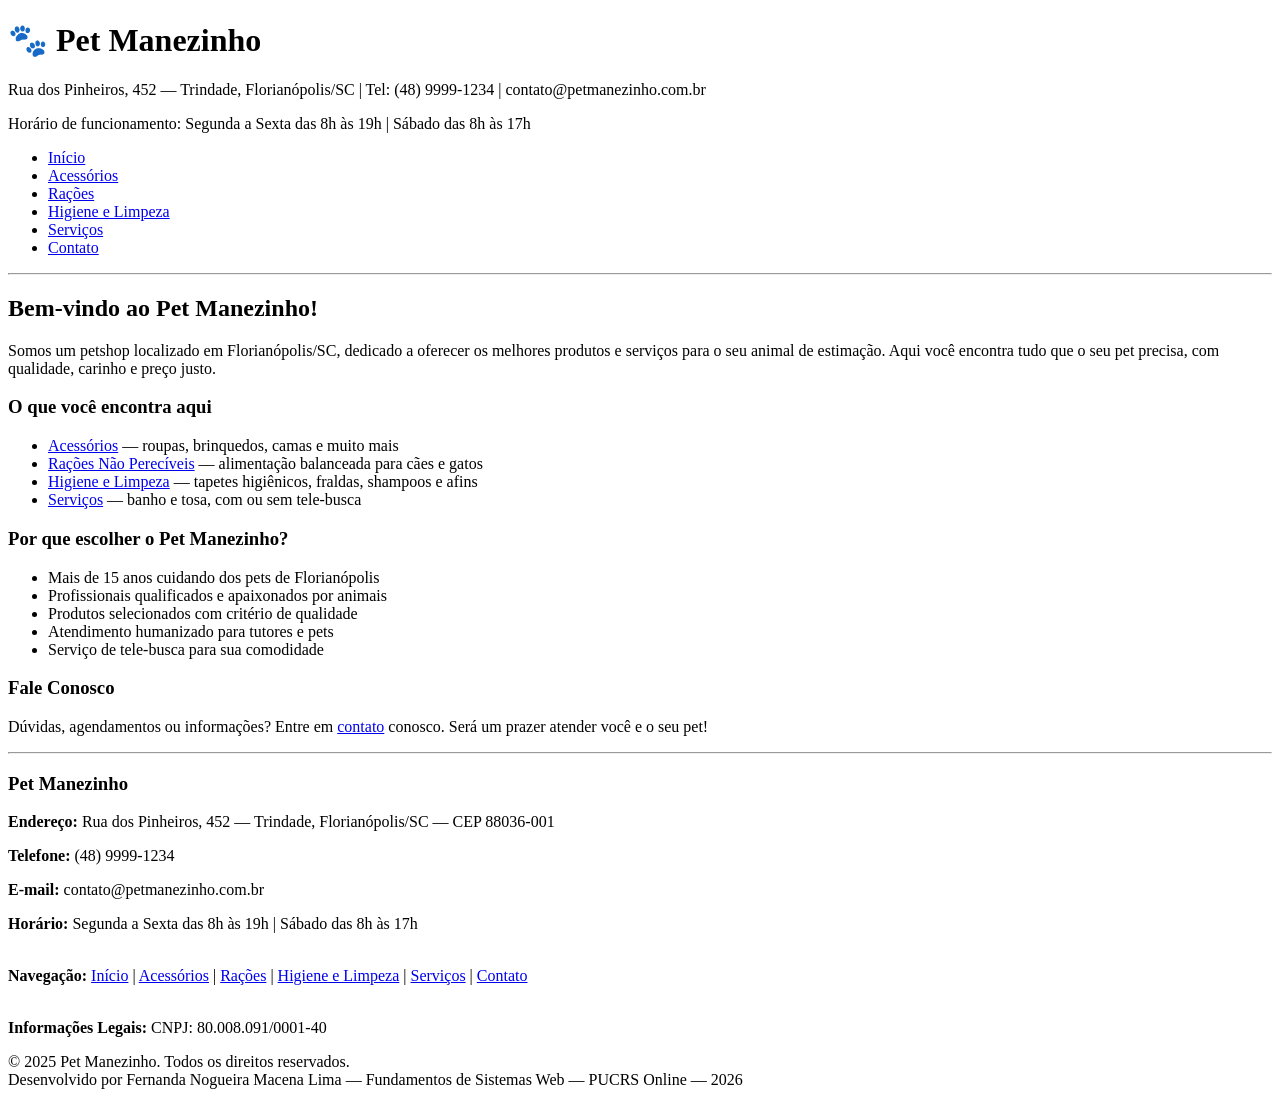
==== index.html @ ad9adc55 "Initial Commit" ====
<!DOCTYPE html>
<html lang="pt-BR">
<head>
  <meta charset="UTF-8" />
  <title>Pet Manezinho — Início</title>
</head>
<body>

<header>
  <h1>🐾 Pet Manezinho</h1>
  <p>Rua dos Pinheiros, 452 — Trindade, Florianópolis/SC | Tel: (48) 9999-1234 | contato@petmanezinho.com.br</p>
  <p>Horário de funcionamento: Segunda a Sexta das 8h às 19h | Sábado das 8h às 17h</p>

  <nav>
    <ul>
      <li><a href="index.html">Início</a></li>
      <li><a href="acessorios.html">Acessórios</a></li>
      <li><a href="racoes.html">Rações</a></li>
      <li><a href="higiene.html">Higiene e Limpeza</a></li>
      <li><a href="servicos.html">Serviços</a></li>
      <li><a href="contato.html">Contato</a></li>
    </ul>
  </nav>
  <hr/>
</header>

<main>

  <h2>Bem-vindo ao Pet Manezinho!</h2>
  <p>
    Somos um petshop localizado em Florianópolis/SC, dedicado a oferecer os melhores produtos
    e serviços para o seu animal de estimação. Aqui você encontra tudo que o seu pet precisa,
    com qualidade, carinho e preço justo.
  </p>

  <h3>O que você encontra aqui</h3>
  <ul>
    <li><a href="acessorios.html">Acessórios</a> — roupas, brinquedos, camas e muito mais</li>
    <li><a href="racoes.html">Rações Não Perecíveis</a> — alimentação balanceada para cães e gatos</li>
    <li><a href="higiene.html">Higiene e Limpeza</a> — tapetes higiênicos, fraldas, shampoos e afins</li>
    <li><a href="servicos.html">Serviços</a> — banho e tosa, com ou sem tele-busca</li>
  </ul>

  <h3>Por que escolher o Pet Manezinho?</h3>
  <ul>
    <li>Mais de 15 anos cuidando dos pets de Florianópolis</li>
    <li>Profissionais qualificados e apaixonados por animais</li>
    <li>Produtos selecionados com critério de qualidade</li>
    <li>Atendimento humanizado para tutores e pets</li>
    <li>Serviço de tele-busca para sua comodidade</li>
  </ul>

  <h3>Fale Conosco</h3>
  <p>
    Dúvidas, agendamentos ou informações? Entre em <a href="contato.html">contato</a> conosco.
    Será um prazer atender você e o seu pet!
  </p>

</main>

<hr/>
<footer>
  <h3>Pet Manezinho</h3>
  <p><strong>Endereço:</strong> Rua dos Pinheiros, 452 — Trindade, Florianópolis/SC — CEP 88036-001</p>
  <p><strong>Telefone:</strong> (48) 9999-1234</p>
  <p><strong>E-mail:</strong> contato@petmanezinho.com.br</p>
  <p><strong>Horário:</strong> Segunda a Sexta das 8h às 19h | Sábado das 8h às 17h</p>
  <br/>
  <nav>
    <strong>Navegação:</strong>
    <a href="index.html">Início</a> |
    <a href="acessorios.html">Acessórios</a> |
    <a href="racoes.html">Rações</a> |
    <a href="higiene.html">Higiene e Limpeza</a> |
    <a href="servicos.html">Serviços</a> |
    <a href="contato.html">Contato</a>
  </nav>
  <br/>
  <p>
    <strong>Informações Legais:</strong>
    CNPJ: 80.008.091/0001-40
  </p>
  <p>
    &copy; 2025 Pet Manezinho. Todos os direitos reservados.<br/>
    Desenvolvido por Fernanda Nogueira Macena Lima — Fundamentos de Sistemas Web — PUCRS Online — 2026
  </p>
</footer>

</body>
</html>
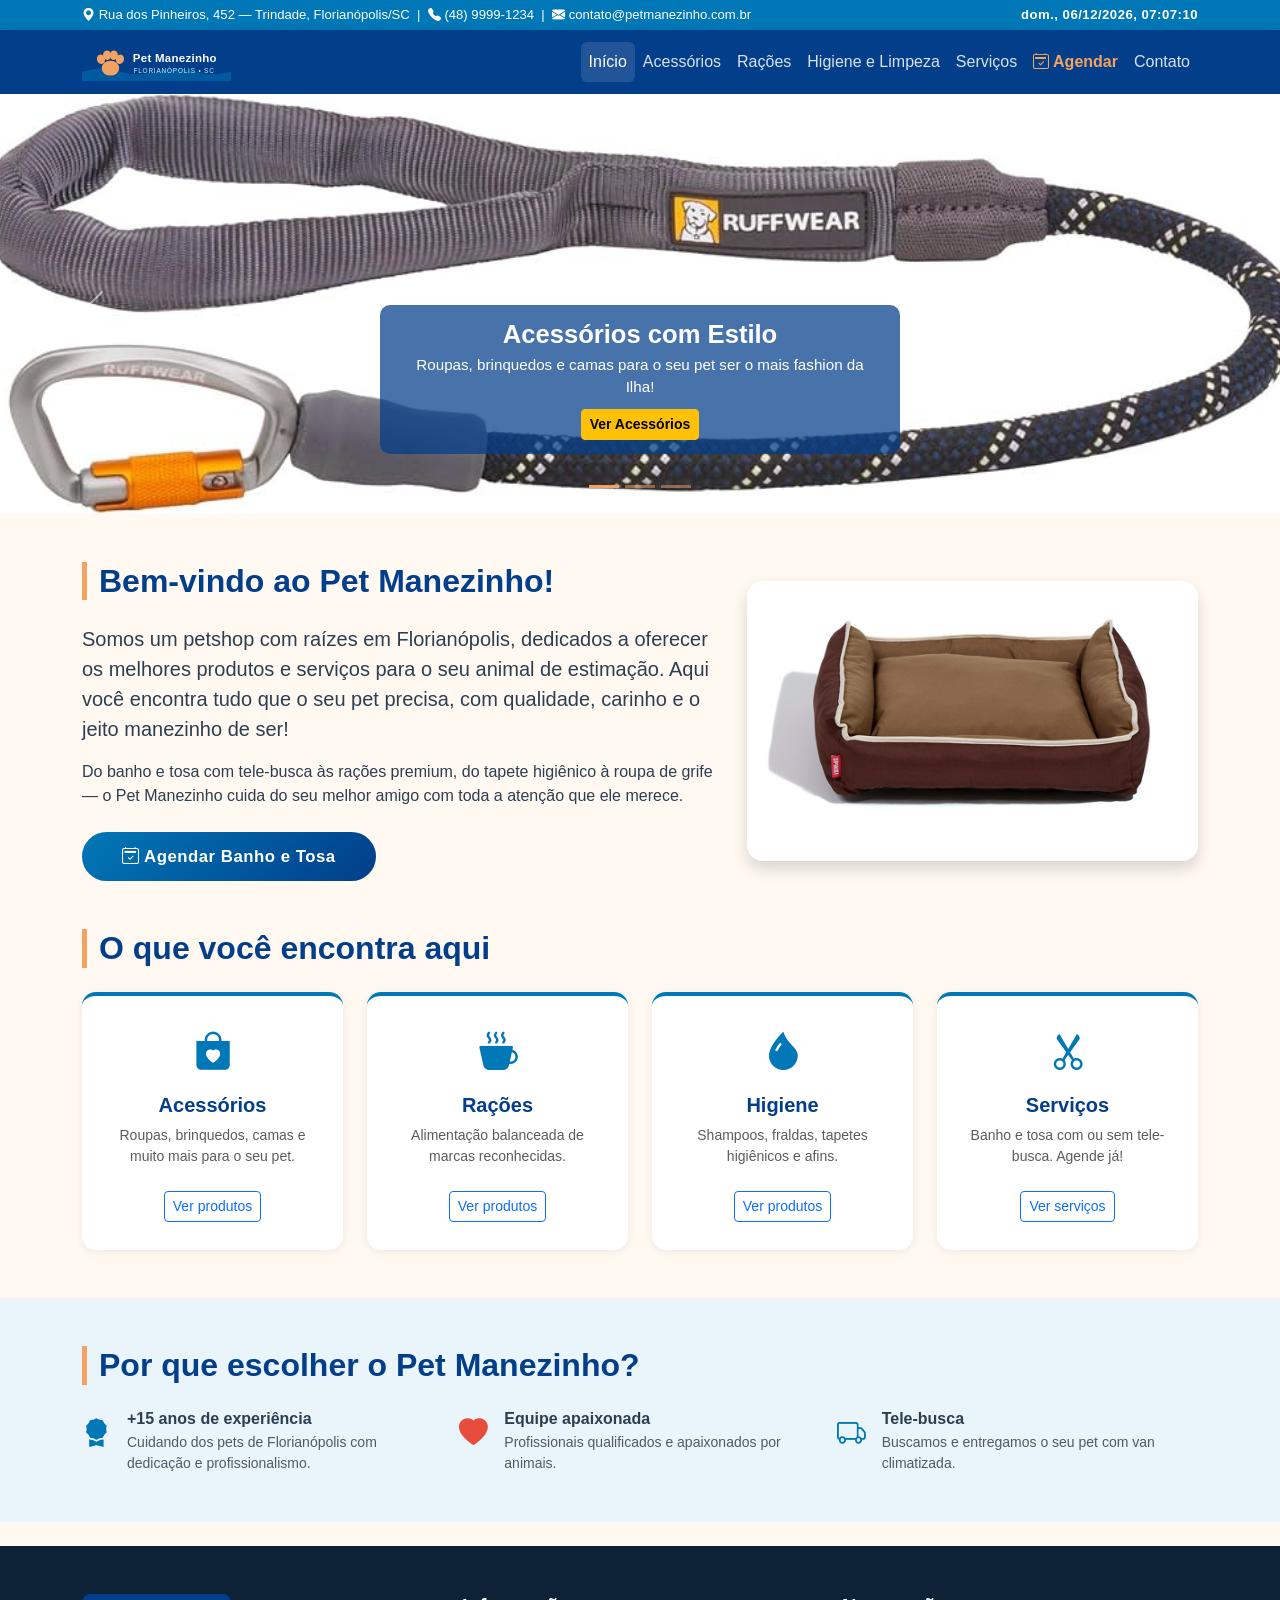
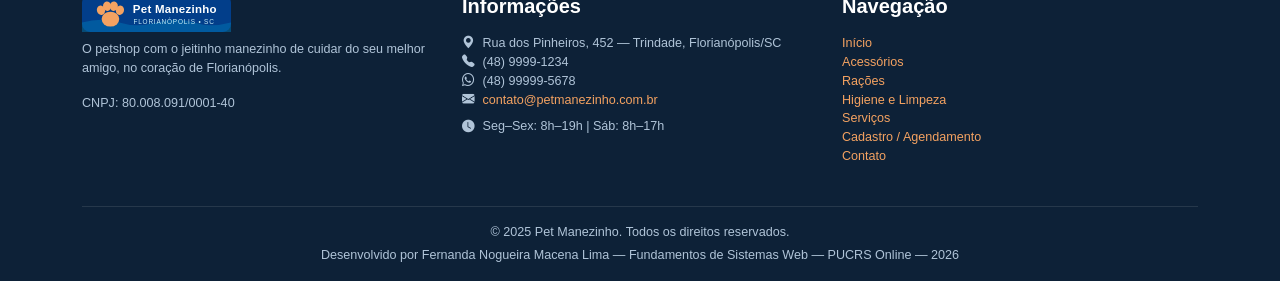
==== commit 3b26010d: "Projeto Fase 2" ====
--- a/index.html
+++ b/index.html
@@ -2,89 +2,295 @@
 <html lang="pt-BR">
 <head>
   <meta charset="UTF-8" />
+  <meta name="viewport" content="width=device-width, initial-scale=1.0" />
   <title>Pet Manezinho — Início</title>
+  <link href="https://cdn.jsdelivr.net/npm/bootstrap@5.3.3/dist/css/bootstrap.min.css" rel="stylesheet" />
+  <link href="https://cdn.jsdelivr.net/npm/bootstrap-icons@1.11.3/font/bootstrap-icons.css" rel="stylesheet" />
+  <link rel="stylesheet" href="style.css" />
 </head>
 <body>
 
-<header>
-  <h1>🐾 Pet Manezinho</h1>
-  <p>Rua dos Pinheiros, 452 — Trindade, Florianópolis/SC | Tel: (48) 9999-1234 | contato@petmanezinho.com.br</p>
-  <p>Horário de funcionamento: Segunda a Sexta das 8h às 19h | Sábado das 8h às 17h</p>
-
-  <nav>
-    <ul>
-      <li><a href="index.html">Início</a></li>
-      <li><a href="acessorios.html">Acessórios</a></li>
-      <li><a href="racoes.html">Rações</a></li>
-      <li><a href="higiene.html">Higiene e Limpeza</a></li>
-      <li><a href="servicos.html">Serviços</a></li>
-      <li><a href="contato.html">Contato</a></li>
-    </ul>
-  </nav>
-  <hr/>
-</header>
-
-<main>
-
-  <h2>Bem-vindo ao Pet Manezinho!</h2>
-  <p>
-    Somos um petshop localizado em Florianópolis/SC, dedicado a oferecer os melhores produtos
-    e serviços para o seu animal de estimação. Aqui você encontra tudo que o seu pet precisa,
-    com qualidade, carinho e preço justo.
-  </p>
-
-  <h3>O que você encontra aqui</h3>
-  <ul>
-    <li><a href="acessorios.html">Acessórios</a> — roupas, brinquedos, camas e muito mais</li>
-    <li><a href="racoes.html">Rações Não Perecíveis</a> — alimentação balanceada para cães e gatos</li>
-    <li><a href="higiene.html">Higiene e Limpeza</a> — tapetes higiênicos, fraldas, shampoos e afins</li>
-    <li><a href="servicos.html">Serviços</a> — banho e tosa, com ou sem tele-busca</li>
-  </ul>
-
-  <h3>Por que escolher o Pet Manezinho?</h3>
-  <ul>
-    <li>Mais de 15 anos cuidando dos pets de Florianópolis</li>
-    <li>Profissionais qualificados e apaixonados por animais</li>
-    <li>Produtos selecionados com critério de qualidade</li>
-    <li>Atendimento humanizado para tutores e pets</li>
-    <li>Serviço de tele-busca para sua comodidade</li>
-  </ul>
-
-  <h3>Fale Conosco</h3>
-  <p>
-    Dúvidas, agendamentos ou informações? Entre em <a href="contato.html">contato</a> conosco.
-    Será um prazer atender você e o seu pet!
-  </p>
+<!-- Acessibilidade: pular para o conteúdo principal -->
+<a href="#main-content" class="visually-hidden-focusable btn btn-sm btn-warning position-absolute top-0 start-0 m-1 z-3">
+  Pular para o conteúdo principal
+</a>
+
+<!-- Barra de informações -->
+<div class="header-info" role="banner">
+  <div class="container d-flex justify-content-between align-items-center flex-wrap gap-1">
+    <span>
+      <i class="bi bi-geo-alt-fill" aria-hidden="true"></i>
+      Rua dos Pinheiros, 452 — Trindade, Florianópolis/SC &nbsp;|&nbsp;
+      <i class="bi bi-telephone-fill" aria-hidden="true"></i>
+      (48) 9999-1234 &nbsp;|&nbsp;
+      <i class="bi bi-envelope-fill" aria-hidden="true"></i>
+      contato@petmanezinho.com.br
+    </span>
+    <span id="live-clock" aria-live="polite" aria-label="Horário atual"></span>
+  </div>
+</div>
+
+<!-- Navbar -->
+<nav class="navbar navbar-expand-lg navbar-petmanezinho shadow" aria-label="Navegação principal">
+  <div class="container">
+    <a class="navbar-brand" href="index.html" aria-label="Pet Manezinho — página inicial">
+      <img src="logo.svg" alt="Logo Pet Manezinho — pet shop em Florianópolis" height="38" style="height:38px;width:auto;">
+    </a>
+    <button class="navbar-toggler" type="button" data-bs-toggle="collapse"
+            data-bs-target="#navbarMain" aria-controls="navbarMain"
+            aria-expanded="false" aria-label="Abrir menu de navegação">
+      <span class="navbar-toggler-icon"></span>
+    </button>
+    <div class="collapse navbar-collapse" id="navbarMain">
+      <ul class="navbar-nav ms-auto mb-2 mb-lg-0" role="menubar">
+        <li class="nav-item" role="none"><a class="nav-link active" aria-current="page" href="index.html" role="menuitem">Início</a></li>
+        <li class="nav-item" role="none"><a class="nav-link" href="acessorios.html" role="menuitem">Acessórios</a></li>
+        <li class="nav-item" role="none"><a class="nav-link" href="racoes.html" role="menuitem">Rações</a></li>
+        <li class="nav-item" role="none"><a class="nav-link" href="higiene.html" role="menuitem">Higiene e Limpeza</a></li>
+        <li class="nav-item" role="none"><a class="nav-link" href="servicos.html" role="menuitem">Serviços</a></li>
+        <li class="nav-item" role="none">
+          <a class="nav-link fw-bold" href="cadastro.html" role="menuitem"
+             style="color: #F4A261 !important;">
+            <i class="bi bi-calendar2-check" aria-hidden="true"></i> Agendar
+          </a>
+        </li>
+        <li class="nav-item" role="none"><a class="nav-link" href="contato.html" role="menuitem">Contato</a></li>
+      </ul>
+    </div>
+  </div>
+</nav>
+
+<main id="main-content">
+
+  <!-- Carrossel -->
+  <section aria-label="Destaques do Pet Manezinho">
+    <div id="carrosselPetManezinho" class="carousel slide" data-bs-ride="carousel" data-bs-interval="4000">
+
+      <div class="carousel-indicators">
+        <button type="button" data-bs-target="#carrosselPetManezinho" data-bs-slide-to="0"
+                class="active" aria-current="true" aria-label="Slide 1 — Acessórios"></button>
+        <button type="button" data-bs-target="#carrosselPetManezinho" data-bs-slide-to="1"
+                aria-label="Slide 2 — Rações Premium"></button>
+        <button type="button" data-bs-target="#carrosselPetManezinho" data-bs-slide-to="2"
+                aria-label="Slide 3 — Banho e Tosa"></button>
+      </div>
+
+      <div class="carousel-inner">
+
+        <div class="carousel-item active">
+          <div class="carousel-slide"
+               style="background-image: url('guia-cachorro.jpg')"
+               role="img"
+               aria-label="Guia para cachorro — acessórios no Pet Manezinho"></div>
+          <div class="carousel-caption d-none d-sm-block">
+            <div class="carousel-caption-box">
+              <h2>Acessórios com Estilo</h2>
+              <p>Roupas, brinquedos e camas para o seu pet ser o mais fashion da Ilha!</p>
+              <a href="acessorios.html" class="btn btn-warning btn-sm fw-bold">Ver Acessórios</a>
+            </div>
+          </div>
+        </div>
+
+        <div class="carousel-item">
+          <div class="carousel-slide"
+               style="background-image: url('racao-pedigree.jpg')"
+               role="img"
+               aria-label="Ração Pedigree para cães — rações premium no Pet Manezinho"></div>
+          <div class="carousel-caption d-none d-sm-block">
+            <div class="carousel-caption-box">
+              <h2>Rações de Qualidade</h2>
+              <p>Alimentação balanceada para cães e gatos de todos os portes e idades.</p>
+              <a href="racoes.html" class="btn btn-warning btn-sm fw-bold">Ver Rações</a>
+            </div>
+          </div>
+        </div>
+
+        <div class="carousel-item">
+          <div class="carousel-slide"
+               style="background-image: url('banho-dog.jpeg')"
+               role="img"
+               aria-label="Banho em cão — serviços de banho e tosa no Pet Manezinho"></div>
+          <div class="carousel-caption d-none d-sm-block">
+            <div class="carousel-caption-box">
+              <h2>Banho, Tosa e Muito Mais</h2>
+              <p>Serviço completo com tele-busca para a comodidade da sua família.</p>
+              <a href="cadastro.html" class="btn btn-warning btn-sm fw-bold">Agendar Agora</a>
+            </div>
+          </div>
+        </div>
+
+      </div>
+
+      <button class="carousel-control-prev" type="button"
+              data-bs-target="#carrosselPetManezinho" data-bs-slide="prev"
+              aria-label="Slide anterior">
+        <span class="carousel-control-prev-icon" aria-hidden="true"></span>
+      </button>
+      <button class="carousel-control-next" type="button"
+              data-bs-target="#carrosselPetManezinho" data-bs-slide="next"
+              aria-label="Próximo slide">
+        <span class="carousel-control-next-icon" aria-hidden="true"></span>
+      </button>
+    </div>
+  </section>
+
+  <!-- Boas-vindas -->
+  <section class="container mt-5 mb-5" aria-labelledby="titulo-boas-vindas">
+    <div class="row align-items-center g-4">
+      <div class="col-lg-7">
+        <h2 id="titulo-boas-vindas" class="section-title">Bem-vindo ao Pet Manezinho!</h2>
+        <p class="lead">
+          Somos um petshop com <strong>raízes em Florianópolis</strong>, dedicados a oferecer os melhores
+          produtos e serviços para o seu animal de estimação. Aqui você encontra tudo que o seu pet precisa,
+          com qualidade, carinho e o jeito manezinho de ser!
+        </p>
+        <p>
+          Do banho e tosa com tele-busca às rações premium, do tapete higiênico à roupa de grife — o Pet
+          Manezinho cuida do seu melhor amigo com toda a atenção que ele merece.
+        </p>
+        <a href="cadastro.html" class="btn btn-agendar mt-2">
+          <i class="bi bi-calendar2-check" aria-hidden="true"></i> Agendar Banho e Tosa
+        </a>
+      </div>
+      <div class="col-lg-5">
+        <img src="cama-pet.jpg"
+             class="img-fluid rounded-4 shadow"
+             alt="Cama confortável para pets — Pet Manezinho Florianópolis"
+             style="width:100%; object-fit:cover; max-height:280px;" />
+      </div>
+    </div>
+  </section>
+
+  <!-- O que você encontra aqui -->
+  <section class="container mb-5" aria-labelledby="titulo-categorias">
+    <h2 id="titulo-categorias" class="section-title">O que você encontra aqui</h2>
+    <div class="row g-4">
+
+      <div class="col-sm-6 col-lg-3">
+        <article class="feature-card">
+          <span class="feature-icon" aria-hidden="true"><i class="bi bi-bag-heart-fill"></i></span>
+          <h5>Acessórios</h5>
+          <p class="text-muted small">Roupas, brinquedos, camas e muito mais para o seu pet.</p>
+          <a href="acessorios.html" class="btn btn-sm btn-outline-primary mt-2">Ver produtos</a>
+        </article>
+      </div>
+
+      <div class="col-sm-6 col-lg-3">
+        <article class="feature-card">
+          <span class="feature-icon" aria-hidden="true"><i class="bi bi-cup-hot-fill"></i></span>
+          <h5>Rações</h5>
+          <p class="text-muted small">Alimentação balanceada de marcas reconhecidas.</p>
+          <a href="racoes.html" class="btn btn-sm btn-outline-primary mt-2">Ver produtos</a>
+        </article>
+      </div>
+
+      <div class="col-sm-6 col-lg-3">
+        <article class="feature-card">
+          <span class="feature-icon" aria-hidden="true"><i class="bi bi-droplet-fill"></i></span>
+          <h5>Higiene</h5>
+          <p class="text-muted small">Shampoos, fraldas, tapetes higiênicos e afins.</p>
+          <a href="higiene.html" class="btn btn-sm btn-outline-primary mt-2">Ver produtos</a>
+        </article>
+      </div>
+
+      <div class="col-sm-6 col-lg-3">
+        <article class="feature-card">
+          <span class="feature-icon" aria-hidden="true"><i class="bi bi-scissors"></i></span>
+          <h5>Serviços</h5>
+          <p class="text-muted small">Banho e tosa com ou sem tele-busca. Agende já!</p>
+          <a href="servicos.html" class="btn btn-sm btn-outline-primary mt-2">Ver serviços</a>
+        </article>
+      </div>
+
+    </div>
+  </section>
+
+  <!-- Por que escolher -->
+  <section class="py-5 mb-2" style="background-color:#EAF4FB;" aria-labelledby="titulo-por-que">
+    <div class="container">
+      <h2 id="titulo-por-que" class="section-title">Por que escolher o Pet Manezinho?</h2>
+      <div class="row g-3">
+        <div class="col-md-4">
+          <div class="d-flex align-items-start gap-3">
+            <i class="bi bi-award-fill feature-icon mt-1" aria-hidden="true" style="font-size:1.8rem;"></i>
+            <div>
+              <h6 class="fw-bold mb-1">+15 anos de experiência</h6>
+              <p class="text-muted small mb-0">Cuidando dos pets de Florianópolis com dedicação e profissionalismo.</p>
+            </div>
+          </div>
+        </div>
+        <div class="col-md-4">
+          <div class="d-flex align-items-start gap-3">
+            <i class="bi bi-heart-fill feature-icon mt-1" aria-hidden="true" style="font-size:1.8rem;color:#e74c3c;"></i>
+            <div>
+              <h6 class="fw-bold mb-1">Equipe apaixonada</h6>
+              <p class="text-muted small mb-0">Profissionais qualificados e apaixonados por animais.</p>
+            </div>
+          </div>
+        </div>
+        <div class="col-md-4">
+          <div class="d-flex align-items-start gap-3">
+            <i class="bi bi-truck feature-icon mt-1" aria-hidden="true" style="font-size:1.8rem;"></i>
+            <div>
+              <h6 class="fw-bold mb-1">Tele-busca</h6>
+              <p class="text-muted small mb-0">Buscamos e entregamos o seu pet com van climatizada.</p>
+            </div>
+          </div>
+        </div>
+      </div>
+    </div>
+  </section>
 
 </main>
 
-<hr/>
-<footer>
-  <h3>Pet Manezinho</h3>
-  <p><strong>Endereço:</strong> Rua dos Pinheiros, 452 — Trindade, Florianópolis/SC — CEP 88036-001</p>
-  <p><strong>Telefone:</strong> (48) 9999-1234</p>
-  <p><strong>E-mail:</strong> contato@petmanezinho.com.br</p>
-  <p><strong>Horário:</strong> Segunda a Sexta das 8h às 19h | Sábado das 8h às 17h</p>
-  <br/>
-  <nav>
-    <strong>Navegação:</strong>
-    <a href="index.html">Início</a> |
-    <a href="acessorios.html">Acessórios</a> |
-    <a href="racoes.html">Rações</a> |
-    <a href="higiene.html">Higiene e Limpeza</a> |
-    <a href="servicos.html">Serviços</a> |
-    <a href="contato.html">Contato</a>
-  </nav>
-  <br/>
-  <p>
-    <strong>Informações Legais:</strong>
-    CNPJ: 80.008.091/0001-40
-  </p>
-  <p>
-    &copy; 2025 Pet Manezinho. Todos os direitos reservados.<br/>
-    Desenvolvido por Fernanda Nogueira Macena Lima — Fundamentos de Sistemas Web — PUCRS Online — 2026
-  </p>
+<!-- Rodapé -->
+<footer class="site-footer pt-5 pb-3 mt-4" role="contentinfo">
+  <div class="container">
+    <div class="row g-4 mb-4">
+
+      <div class="col-md-4">
+        <p class="footer-logo mb-2"><img src="logo.svg" alt="Logo Pet Manezinho — pet shop em Florianópolis" height="38" style="height:38px;width:auto;"></p>
+        <p class="small">O petshop com o jeitinho manezinho de cuidar do seu melhor amigo, no coração de Florianópolis.</p>
+        <p class="small">CNPJ: 80.008.091/0001-40</p>
+      </div>
+
+      <div class="col-md-4">
+        <h5>Informações</h5>
+        <ul class="list-unstyled small">
+          <li><i class="bi bi-geo-alt-fill me-1" aria-hidden="true"></i> Rua dos Pinheiros, 452 — Trindade, Florianópolis/SC</li>
+          <li><i class="bi bi-telephone-fill me-1" aria-hidden="true"></i> (48) 9999-1234</li>
+          <li><i class="bi bi-whatsapp me-1" aria-hidden="true"></i> (48) 99999-5678</li>
+          <li><i class="bi bi-envelope-fill me-1" aria-hidden="true"></i>
+            <a href="mailto:contato@petmanezinho.com.br">contato@petmanezinho.com.br</a>
+          </li>
+          <li class="mt-2"><i class="bi bi-clock-fill me-1" aria-hidden="true"></i> Seg–Sex: 8h–19h | Sáb: 8h–17h</li>
+        </ul>
+      </div>
+
+      <div class="col-md-4">
+        <h5>Navegação</h5>
+        <nav aria-label="Links do rodapé">
+          <ul class="list-unstyled small">
+            <li><a href="index.html">Início</a></li>
+            <li><a href="acessorios.html">Acessórios</a></li>
+            <li><a href="racoes.html">Rações</a></li>
+            <li><a href="higiene.html">Higiene e Limpeza</a></li>
+            <li><a href="servicos.html">Serviços</a></li>
+            <li><a href="cadastro.html">Cadastro / Agendamento</a></li>
+            <li><a href="contato.html">Contato</a></li>
+          </ul>
+        </nav>
+      </div>
+
+    </div>
+    <div class="border-top pt-3 text-center small">
+      <p class="mb-1">&copy; 2025 Pet Manezinho. Todos os direitos reservados.</p>
+      <p class="mb-0">Desenvolvido por Fernanda Nogueira Macena Lima — Fundamentos de Sistemas Web — PUCRS Online — 2026</p>
+    </div>
+  </div>
 </footer>
 
+<script src="https://cdn.jsdelivr.net/npm/bootstrap@5.3.3/dist/js/bootstrap.bundle.min.js"></script>
+<script src="script.js"></script>
 </body>
-</html>+</html>
--- a/style.css
+++ b/style.css
@@ -0,0 +1,361 @@
+/* =====================================================
+   Pet Manezinho — Estilo Personalizado
+   Tema: Pet Shop em Florianópolis/SC
+   Paleta: azul oceano + areia quente + verde natureza
+   ===================================================== */
+
+:root {
+  --pm-primary:       #0077B6;   /* azul oceano */
+  --pm-primary-dark:  #023E8A;   /* azul profundo */
+  --pm-secondary:     #F4A261;   /* areia/coral — calor de Floripa */
+  --pm-accent:        #52B788;   /* verde natureza */
+  --pm-light:         #CAF0F8;   /* azul claro */
+  --pm-cream:         #FFF9F2;   /* fundo creme suave */
+  --pm-dark:          #0D2137;   /* rodapé escuro */
+  --pm-text:          #2C3E50;
+}
+
+/* ─── Base ─────────────────────────────────────────── */
+body {
+  background-color: var(--pm-cream);
+  font-family: 'Segoe UI', Tahoma, Geneva, Verdana, sans-serif;
+  color: var(--pm-text);
+}
+
+a {
+  color: var(--pm-primary);
+}
+
+a:hover {
+  color: var(--pm-primary-dark);
+}
+
+/* ─── Barra de informações (topo) ───────────────────── */
+.header-info {
+  background-color: var(--pm-primary);
+  color: #fff;
+  font-size: 0.82rem;
+  padding: 5px 0;
+}
+
+.header-info a {
+  color: var(--pm-light);
+  text-decoration: none;
+}
+
+.header-info a:hover {
+  color: #fff;
+}
+
+#live-clock {
+  font-weight: 600;
+  letter-spacing: 0.5px;
+}
+
+/* ─── Navbar ────────────────────────────────────────── */
+.navbar-petmanezinho {
+  background-color: var(--pm-primary-dark);
+}
+
+.navbar-petmanezinho .navbar-brand {
+  color: #fff !important;
+  font-size: 1.35rem;
+  font-weight: 700;
+  letter-spacing: 0.5px;
+}
+
+.navbar-petmanezinho .nav-link {
+  color: rgba(255,255,255,0.85) !important;
+  font-weight: 500;
+  padding: 0.5rem 0.85rem;
+  border-radius: 6px;
+  transition: background 0.2s, color 0.2s;
+}
+
+.navbar-petmanezinho .nav-link:hover,
+.navbar-petmanezinho .nav-link.active {
+  color: #fff !important;
+  background-color: rgba(255,255,255,0.12);
+}
+
+.navbar-petmanezinho .navbar-toggler {
+  border-color: rgba(255,255,255,0.4);
+}
+
+.navbar-petmanezinho .navbar-toggler-icon {
+  background-image: url("data:image/svg+xml,%3csvg xmlns='http://www.w3.org/2000/svg' viewBox='0 0 30 30'%3e%3cpath stroke='rgba(255,255,255,0.85)' stroke-linecap='round' stroke-miterlimit='10' stroke-width='2' d='M4 7h22M4 15h22M4 23h22'/%3e%3c/svg%3e");
+}
+
+/* ─── Carrossel ─────────────────────────────────────── */
+.carousel {
+  overflow: hidden;
+}
+
+.carousel-inner {
+  overflow: hidden;
+}
+
+.carousel-item {
+  overflow: hidden;
+}
+
+.carousel-slide {
+  height: 420px;
+  background-size: cover;
+  background-position: center;
+  background-repeat: no-repeat;
+}
+
+.carousel-caption {
+  bottom: 2.5rem;
+}
+
+.carousel-caption-box {
+  background: rgba(2, 62, 138, 0.72);
+  border-radius: 10px;
+  padding: 14px 24px;
+  display: inline-block;
+  max-width: 520px;
+}
+
+.carousel-caption-box h2 {
+  font-size: 1.6rem;
+  font-weight: 700;
+  margin-bottom: 0.25rem;
+}
+
+.carousel-caption-box p {
+  font-size: 0.95rem;
+  margin-bottom: 0.6rem;
+}
+
+.carousel-indicators [data-bs-target] {
+  background-color: var(--pm-secondary);
+}
+
+/* ─── Títulos de seção ──────────────────────────────── */
+.section-title {
+  color: var(--pm-primary-dark);
+  font-weight: 700;
+  border-left: 5px solid var(--pm-secondary);
+  padding-left: 12px;
+  margin-bottom: 1.5rem;
+}
+
+/* ─── Cards de produtos ─────────────────────────────── */
+.card-produto {
+  border: none;
+  border-radius: 14px;
+  box-shadow: 0 2px 14px rgba(0,0,0,0.09);
+  transition: transform 0.22s ease, box-shadow 0.22s ease;
+  background: #fff;
+  height: 100%;
+}
+
+.card-produto:hover {
+  transform: translateY(-5px);
+  box-shadow: 0 8px 24px rgba(0,0,0,0.14);
+}
+
+.card-produto .card-img-top {
+  border-radius: 14px 14px 0 0;
+  object-fit: contain;
+  object-position: center;
+  height: 190px;
+  width: 100%;
+  background-color: transparent;
+  padding: 10px;
+  mix-blend-mode: multiply;
+}
+
+.badge-preco {
+  background-color: var(--pm-secondary);
+  color: #1A3A5C;
+  font-weight: 700;
+  font-size: 1rem;
+  border-radius: 20px;
+  padding: 5px 14px;
+  display: inline-block;
+}
+
+/* ─── Cards de funcionalidades (homepage) ───────────── */
+.feature-card {
+  background: #fff;
+  border-radius: 14px;
+  padding: 28px 20px;
+  text-align: center;
+  box-shadow: 0 2px 10px rgba(0,0,0,0.07);
+  height: 100%;
+  border-top: 4px solid var(--pm-primary);
+}
+
+.feature-icon {
+  font-size: 2.4rem;
+  color: var(--pm-primary);
+  margin-bottom: 0.75rem;
+  display: block;
+}
+
+.feature-card h5 {
+  font-weight: 700;
+  color: var(--pm-primary-dark);
+  margin-bottom: 0.5rem;
+}
+
+/* ─── Cards de serviços ─────────────────────────────── */
+.servico-card {
+  border: none;
+  border-radius: 14px;
+  overflow: hidden;
+  box-shadow: 0 3px 16px rgba(0,0,0,0.1);
+  height: 100%;
+}
+
+.servico-card .card-header {
+  background-color: var(--pm-primary);
+  color: #fff;
+  font-weight: 700;
+  font-size: 1.05rem;
+  padding: 14px 20px;
+}
+
+.servico-card .card-header.telebusca {
+  background-color: var(--pm-accent);
+}
+
+.servico-card .card-body {
+  padding: 20px;
+}
+
+/* ─── Formulários ───────────────────────────────────── */
+.form-section-header {
+  background: linear-gradient(135deg, var(--pm-primary), var(--pm-primary-dark));
+  color: #fff;
+  border-radius: 10px;
+  padding: 10px 18px;
+  font-weight: 600;
+  font-size: 1.05rem;
+  margin-bottom: 1.25rem;
+  display: flex;
+  align-items: center;
+  gap: 8px;
+}
+
+.form-control:focus,
+.form-select:focus,
+.form-check-input:focus {
+  border-color: var(--pm-primary);
+  box-shadow: 0 0 0 0.2rem rgba(0, 119, 182, 0.22);
+}
+
+label.form-label {
+  font-weight: 600;
+  color: var(--pm-text);
+  font-size: 0.9rem;
+}
+
+.btn-agendar {
+  background: linear-gradient(135deg, var(--pm-primary), var(--pm-primary-dark));
+  border: none;
+  color: #fff;
+  font-weight: 700;
+  font-size: 1.05rem;
+  border-radius: 30px;
+  padding: 12px 40px;
+  letter-spacing: 0.5px;
+  transition: opacity 0.2s, transform 0.2s;
+}
+
+.btn-agendar:hover {
+  opacity: 0.9;
+  transform: translateY(-2px);
+  color: #fff;
+}
+
+/* ─── Tabelas ───────────────────────────────────────── */
+.table-pm thead {
+  background-color: var(--pm-primary);
+  color: #fff;
+}
+
+.table-pm tbody tr:hover {
+  background-color: #EAF4FB;
+}
+
+/* ─── Bloco de contato ──────────────────────────────── */
+.contact-icon {
+  color: var(--pm-primary);
+  font-size: 1.3rem;
+  width: 28px;
+  flex-shrink: 0;
+}
+
+.contact-card {
+  background: #fff;
+  border-radius: 14px;
+  padding: 24px;
+  box-shadow: 0 2px 14px rgba(0,0,0,0.08);
+}
+
+/* ─── Saudação dinâmica ─────────────────────────────── */
+#saudacao {
+  font-size: 1.1rem;
+  font-weight: 600;
+  color: var(--pm-secondary);
+}
+
+/* ─── Hero banner (index) ───────────────────────────── */
+.hero-banner {
+  background: linear-gradient(135deg, var(--pm-primary-dark) 0%, var(--pm-primary) 60%, var(--pm-accent) 100%);
+  color: #fff;
+  padding: 48px 0 40px;
+  margin-bottom: 2rem;
+}
+
+/* ─── Rodapé ────────────────────────────────────────── */
+footer.site-footer {
+  background-color: var(--pm-dark);
+  color: #b0c4d8;
+  font-size: 0.9rem;
+}
+
+footer.site-footer h5 {
+  color: #fff;
+  font-weight: 700;
+  margin-bottom: 1rem;
+}
+
+footer.site-footer a {
+  color: var(--pm-secondary);
+  text-decoration: none;
+}
+
+footer.site-footer a:hover {
+  color: #fff;
+}
+
+footer.site-footer .border-top {
+  border-color: rgba(255,255,255,0.1) !important;
+}
+
+footer.site-footer .footer-logo {
+  font-size: 1.25rem;
+  font-weight: 700;
+  color: #fff;
+}
+
+/* ─── Responsividade ────────────────────────────────── */
+@media (max-width: 768px) {
+  .carousel-slide {
+    height: 200px;
+  }
+
+  .carousel-caption-box h2 {
+    font-size: 1.1rem;
+  }
+
+  .header-info .d-flex {
+    flex-direction: column;
+    gap: 2px;
+  }
+}
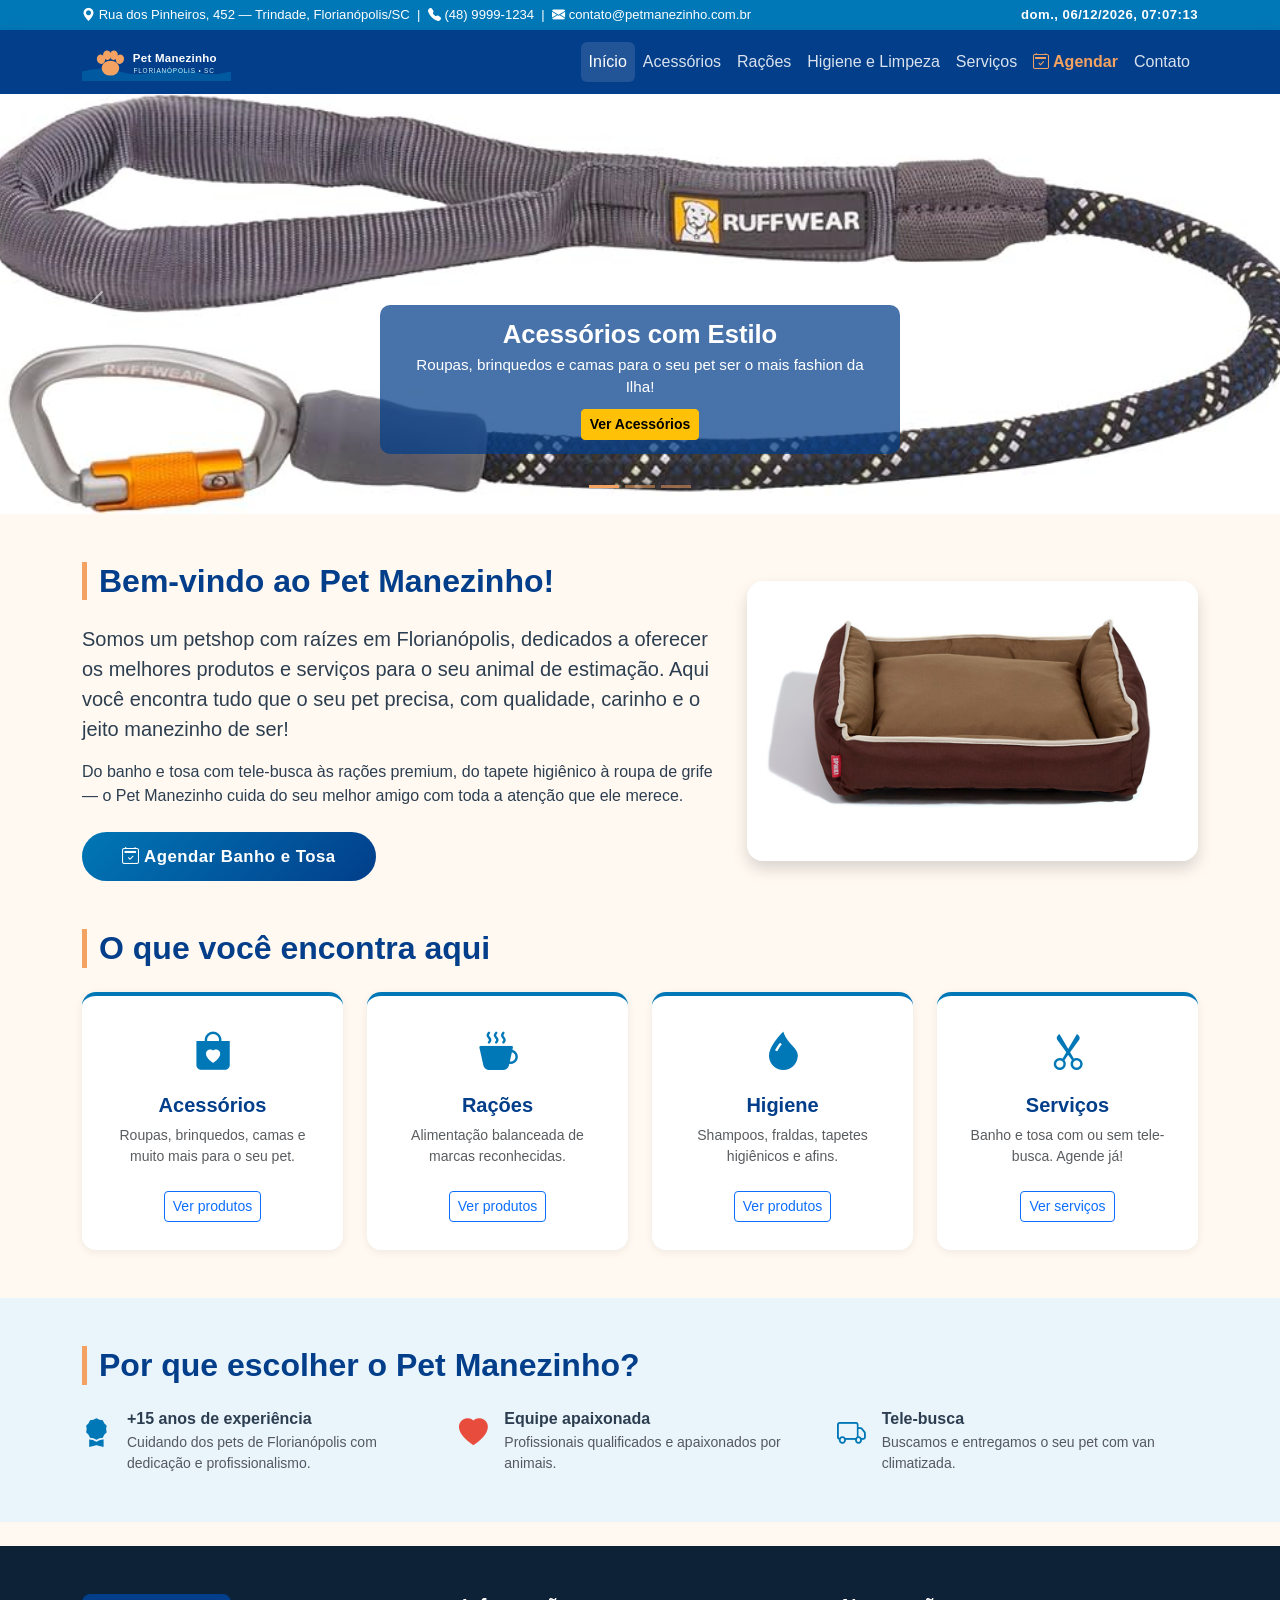
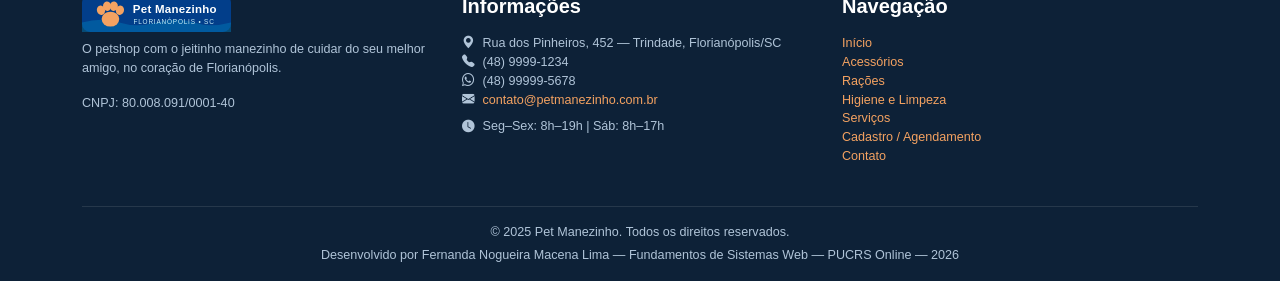
==== commit 8143c12b: "Correções de acessibilidade e pequenos ajustes" ====
--- a/index.html
+++ b/index.html
@@ -10,7 +10,6 @@
 </head>
 <body>
 
-<!-- Acessibilidade: pular para o conteúdo principal -->
 <a href="#main-content" class="visually-hidden-focusable btn btn-sm btn-warning position-absolute top-0 start-0 m-1 z-3">
   Pular para o conteúdo principal
 </a>
--- a/style.css
+++ b/style.css
@@ -1,8 +1,3 @@
-/* =====================================================
-   Pet Manezinho — Estilo Personalizado
-   Tema: Pet Shop em Florianópolis/SC
-   Paleta: azul oceano + areia quente + verde natureza
-   ===================================================== */
 
 :root {
   --pm-primary:       #0077B6;   /* azul oceano */
@@ -15,7 +10,7 @@
   --pm-text:          #2C3E50;
 }
 
-/* ─── Base ─────────────────────────────────────────── */
+/* Base */
 body {
   background-color: var(--pm-cream);
   font-family: 'Segoe UI', Tahoma, Geneva, Verdana, sans-serif;
@@ -30,7 +25,7 @@
   color: var(--pm-primary-dark);
 }
 
-/* ─── Barra de informações (topo) ───────────────────── */
+/*  Barra de informações (topo) */
 .header-info {
   background-color: var(--pm-primary);
   color: #fff;
@@ -52,7 +47,7 @@
   letter-spacing: 0.5px;
 }
 
-/* ─── Navbar ────────────────────────────────────────── */
+/*  Navbar */
 .navbar-petmanezinho {
   background-color: var(--pm-primary-dark);
 }
@@ -86,7 +81,7 @@
   background-image: url("data:image/svg+xml,%3csvg xmlns='http://www.w3.org/2000/svg' viewBox='0 0 30 30'%3e%3cpath stroke='rgba(255,255,255,0.85)' stroke-linecap='round' stroke-miterlimit='10' stroke-width='2' d='M4 7h22M4 15h22M4 23h22'/%3e%3c/svg%3e");
 }
 
-/* ─── Carrossel ─────────────────────────────────────── */
+/* Carrossel */
 .carousel {
   overflow: hidden;
 }
@@ -133,7 +128,7 @@
   background-color: var(--pm-secondary);
 }
 
-/* ─── Títulos de seção ──────────────────────────────── */
+/* Títulos de seção */
 .section-title {
   color: var(--pm-primary-dark);
   font-weight: 700;
@@ -142,7 +137,7 @@
   margin-bottom: 1.5rem;
 }
 
-/* ─── Cards de produtos ─────────────────────────────── */
+/* Cards de produtos */
 .card-produto {
   border: none;
   border-radius: 14px;
@@ -178,7 +173,7 @@
   display: inline-block;
 }
 
-/* ─── Cards de funcionalidades (homepage) ───────────── */
+/* Cards de funcionalidades (homepage) */
 .feature-card {
   background: #fff;
   border-radius: 14px;
@@ -202,7 +197,7 @@
   margin-bottom: 0.5rem;
 }
 
-/* ─── Cards de serviços ─────────────────────────────── */
+/* Cards de serviços */
 .servico-card {
   border: none;
   border-radius: 14px;
@@ -227,7 +222,7 @@
   padding: 20px;
 }
 
-/* ─── Formulários ───────────────────────────────────── */
+/* Formulários */
 .form-section-header {
   background: linear-gradient(135deg, var(--pm-primary), var(--pm-primary-dark));
   color: #fff;
@@ -272,17 +267,18 @@
   color: #fff;
 }
 
-/* ─── Tabelas ───────────────────────────────────────── */
+/*  Tabelas */
 .table-pm thead {
   background-color: var(--pm-primary);
   color: #fff;
 }
 
-.table-pm tbody tr:hover {
+.table-pm tbody tr:hover td,
+.table-pm tbody tr:hover th {
   background-color: #EAF4FB;
 }
 
-/* ─── Bloco de contato ──────────────────────────────── */
+/* Bloco de contato */
 .contact-icon {
   color: var(--pm-primary);
   font-size: 1.3rem;
@@ -297,14 +293,14 @@
   box-shadow: 0 2px 14px rgba(0,0,0,0.08);
 }
 
-/* ─── Saudação dinâmica ─────────────────────────────── */
+/* Saudação dinâmica */
 #saudacao {
   font-size: 1.1rem;
   font-weight: 600;
   color: var(--pm-secondary);
 }
 
-/* ─── Hero banner (index) ───────────────────────────── */
+/* Hero banner (index */
 .hero-banner {
   background: linear-gradient(135deg, var(--pm-primary-dark) 0%, var(--pm-primary) 60%, var(--pm-accent) 100%);
   color: #fff;
@@ -312,7 +308,7 @@
   margin-bottom: 2rem;
 }
 
-/* ─── Rodapé ────────────────────────────────────────── */
+/*  Rodapé */
 footer.site-footer {
   background-color: var(--pm-dark);
   color: #b0c4d8;
@@ -344,7 +340,7 @@
   color: #fff;
 }
 
-/* ─── Responsividade ────────────────────────────────── */
+/* Responsividade  */
 @media (max-width: 768px) {
   .carousel-slide {
     height: 200px;
